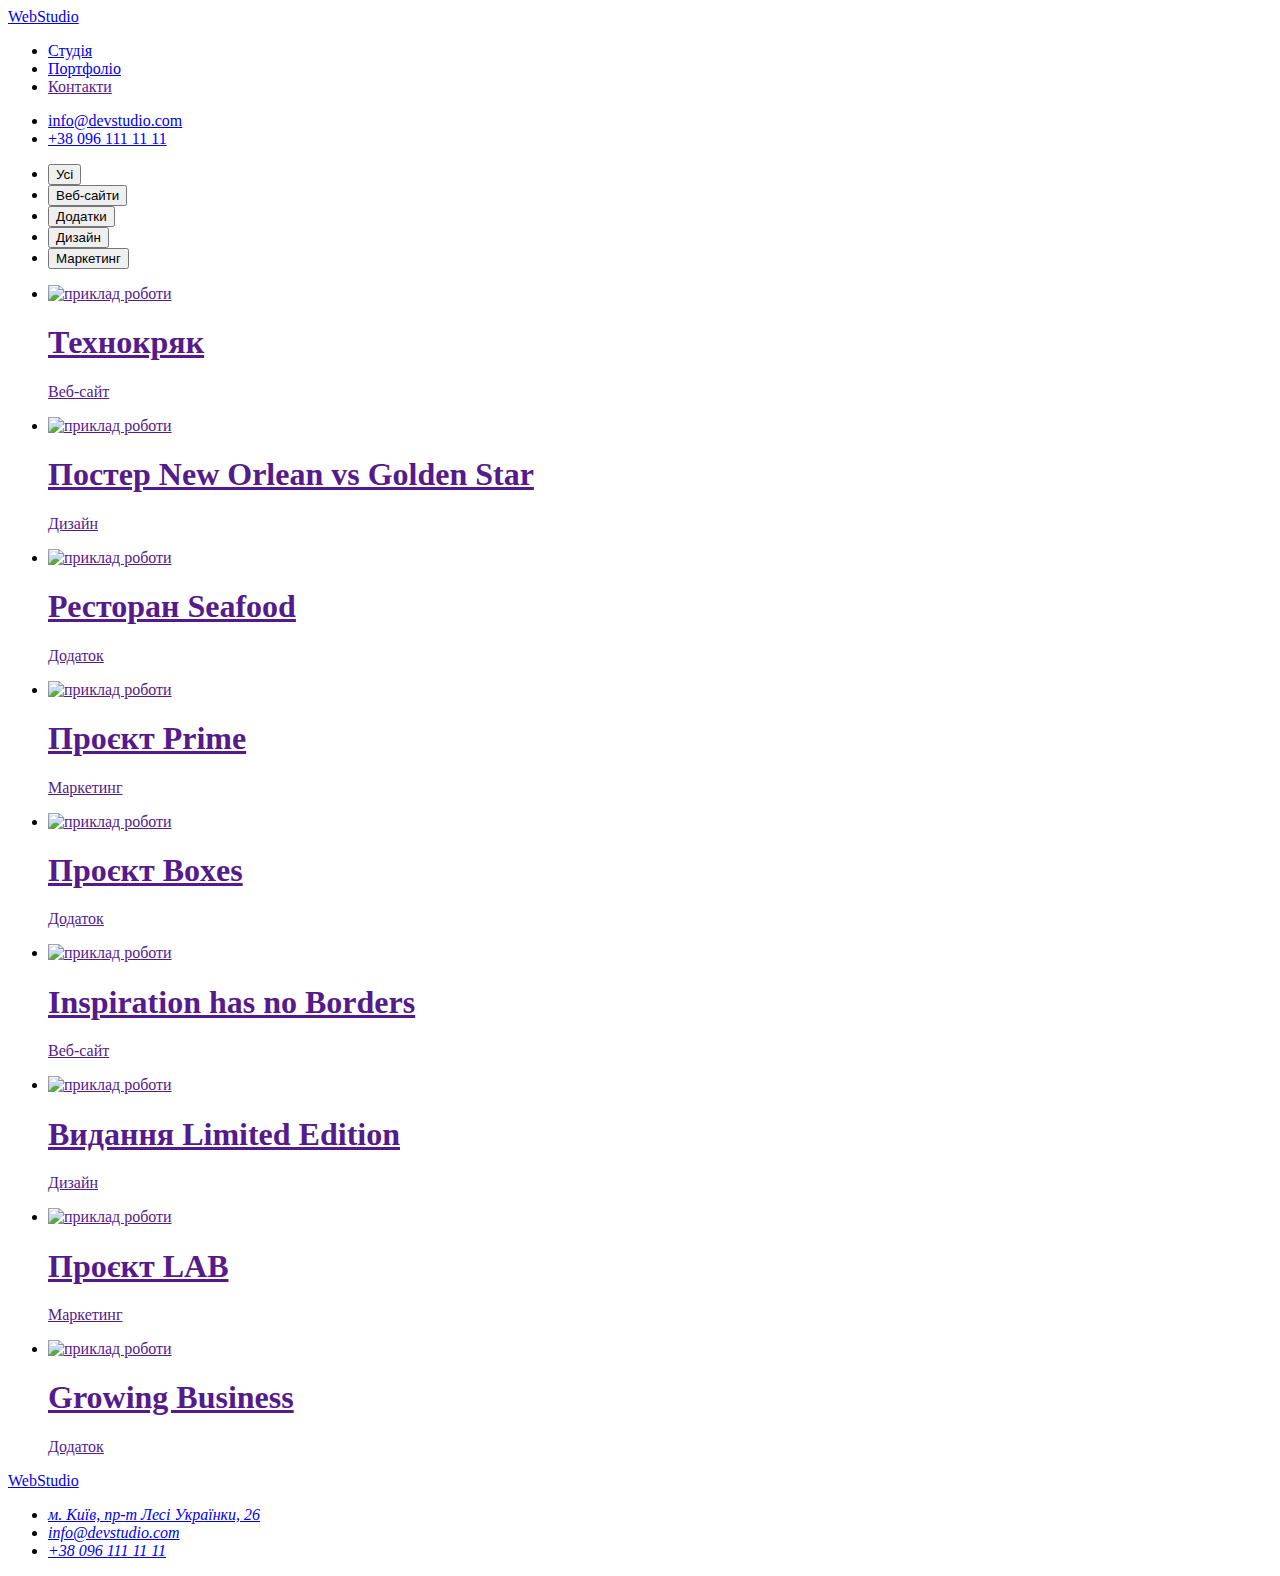
==== portfolio.html.html @ c0dedc01 "Add files via upload" ====
<!DOCTYPE html>
<html lang="uk">
<head>
    <meta charset="UTF-8">
    <meta http-equiv="X-UA-Compatible" content="IE=edge">
    <meta name="viewport" content="width=device-width, initial-scale=1.0">
    <title>Document</title>
    <link rel="stylesheet" href="./css/styles.css">

    <!--шрифт-->
    <link rel="preconnect" href="https://fonts.googleapis.com">
    <link rel="preconnect" href="https://fonts.gstatic.com" crossorigin>
    <link href="https://fonts.googleapis.com/css2?family=Raleway:wght@700&family=Roboto:wght@400;500;700;900&display=swap" rel="stylesheet">
</head>
<body>

    <header class="page-header">
        <nav>
            <!--logo-->
    
            <a class="logo" href="./index.html">
                <span class="logo-web logo">Web</span><span class="logo-studio logo">Studio</span></a>
            <!--nav header-->
            <ul class="site-nav">
                <li><a href="./index.html" class="link">Студія</a></li>
                <li><a href="./portfolio.html.html" class="link">Портфоліо</a></li>
                <li><a href="" class="link">Контакти</a></li>
            </ul>
        </nav>
        <!--nav header contact-->
        <ul class="auth-nav">
            <li><a href="mailto:info@devstudio.com" class="heder-contact">info@devstudio.com</a></li>
            <li><a href="tel:+380961111111" class="heder-contact">+38 096 111 11 11</a></li>
        </ul>
    </header>

    <main>
    <section>
        <!--кнопки-->
        <ul>
            <li><button type="button" class="portfolio-button">Усі</button></li>
            <li><button type="button" class="portfolio-button">Веб-сайти</button></li>
            <li><button type="button" class="portfolio-button">Додатки</button></li>
            <li><button type="button" class="portfolio-button">Дизайн</button></li>
            <li> <button type="button" class="portfolio-button">Маркетинг</button></li>
        </ul>
        <!--приклади робіт-->
        <ul>
            <li class="item-work">
                <a class="link-portfolio" href="">
                    <img class="image-portfolio" src="./images/project/img-1.jpg" alt="приклад роботи" width="370" height="294">
                    <h1 class="title-portfolio">Технокряк</h1>
                    <p class="lead-portfolio">Веб-сайт</p>
                </a>
        
            </li>
            <li class="item-work">
                <a class="link-portfolio" href="">
                    <img class="image-portfolio" src="./images/project/img-2.jpg" alt="приклад роботи" width="370" height="294">
                    <h1 class="title-portfolio">Постер New Orlean vs Golden Star</h1>
                    <p class="lead-portfolio">Дизайн</p>
                </a>
        
            </li>
            <li class="item-work">
                <a class="link-portfolio" href="">
                    <img class="image-portfolio" src="./images/project/img-3.jpg" alt="приклад роботи" width="370" height="294">
                    <h1 class="title-portfolio">Ресторан Seafood</h1>
                    <p class="lead-portfolio">Додаток</p>
                </a>
        
            </li>
            <li class="item-work">
                <a class="link-portfolio" href="">
                    <img class="image-portfolio" src="./images/project/img-4.jpg" alt="приклад роботи" width="370" height="294">
                    <h1 class="title-portfolio">Проєкт Prime</h1>
                    <p class="lead-portfolio">Маркетинг</p>
                </a>
        
            </li>
            <li class="item-work">
                <a class="link-portfolio" href="">
                    <img class="image-portfolio" src="./images/project/img-5.jpg" alt="приклад роботи" width="370" height="294">
                    <h1 class="title-portfolio">Проєкт Boxes</h1>
                    <p class="lead-portfolio">Додаток</p>
                </a>
        
            </li>
            <li class="item-work">
                <a class="link-portfolio" href="">
                    <img class="image-portfolio" src="./images/project/img-6.jpg" alt="приклад роботи" width="370" height="294">
                    <h1 class="title-portfolio">Inspiration has no Borders</h1>
                    <p class="lead-portfolio">Веб-сайт</p>
                </a>
        
            </li>
            <li class="item-work">
                <a class="link-portfolio" href="">
                    <img class="image-portfolio" src="./images/project/img-7.jpg" alt="приклад роботи" width="370" height="294">
                    <h1 class="title-portfolio">Видання Limited Edition</h1>
                    <p class="lead-portfolio">Дизайн</p>
                </a>
        
            </li>
            <li class="item-work">
                <a class="link-portfolio" href="">
                    <img class="image-portfolio" src="./images/project/img-8.jpg" alt="приклад роботи" width="370" height="294">
                    <h1 class="title-portfolio">Проєкт LAB</h1>
                    <p class="lead-portfolio">Маркетинг</p>
                </a>
        
            </li>
            <li class="item-work">
                <a class="link-portfolio" href="">
                    <img class="image-portfolio" src=" ./images/project/img-9.jpg" alt="приклад роботи" width="370"
                        height="294">
                    <h1 class="title-portfolio">Growing Business</h1>
                    <p class="lead-portfolio">Додаток</p>
                </a>
            </li>
        </ul>
    </section>
    </main>

    <footer class="footer">
        <a class="logo-footer" href="./index.html">
            <span class="logo-web-footer logo">Web</span><span class="logo-studio-footer logo">Studio</span></a>
        <address class="adres">
            <ul>
                <li><a href="https://goo.gl/maps/ad4JmQGrXdCTPTx86" class="adres-maps">м. Київ, пр-т Лесі Українки, 26</a>
                </li>
                <li><a href="mailto:info@devstudio.com" class="footer-contact">info@devstudio.com</a></li>
                <li><a href="tel:+380961111111" class="footer-contact">+38 096 111 11 11</a></li>
            </ul>
        </address>
    </footer>
</body>
</html>
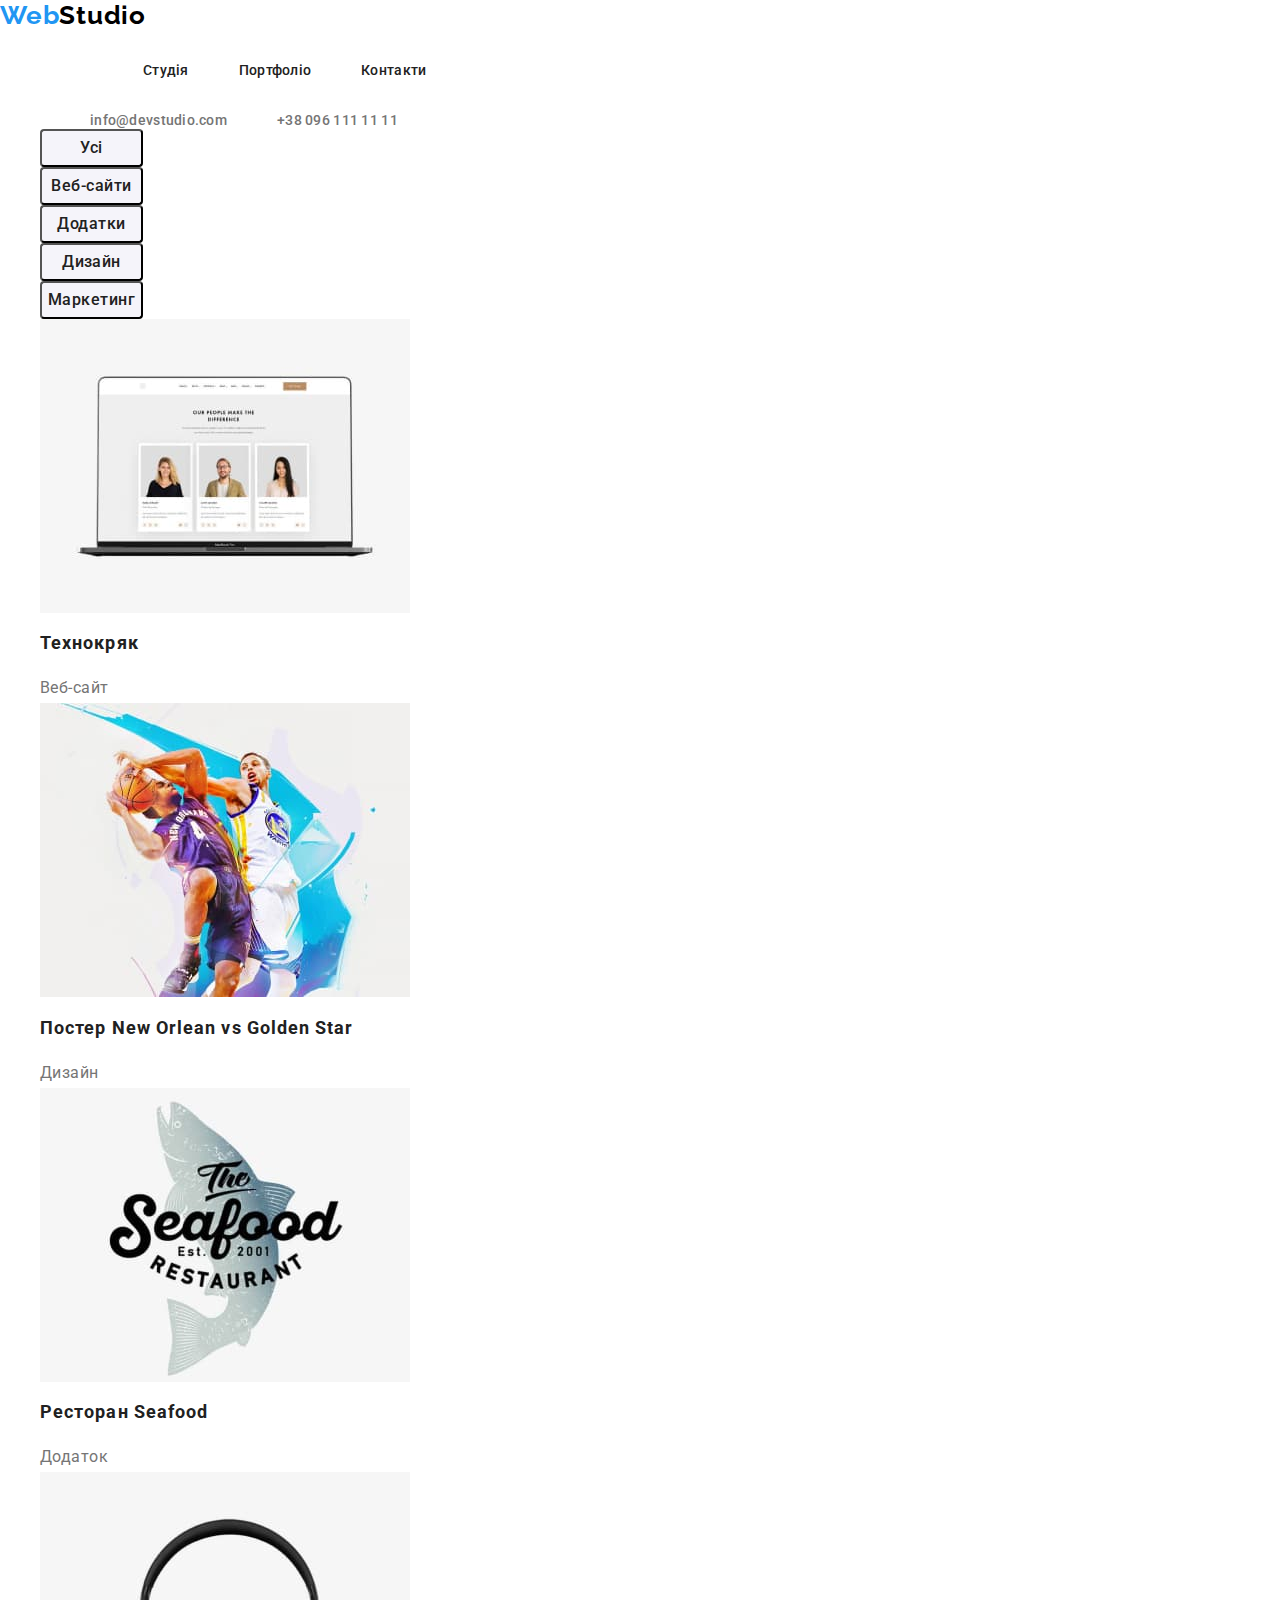
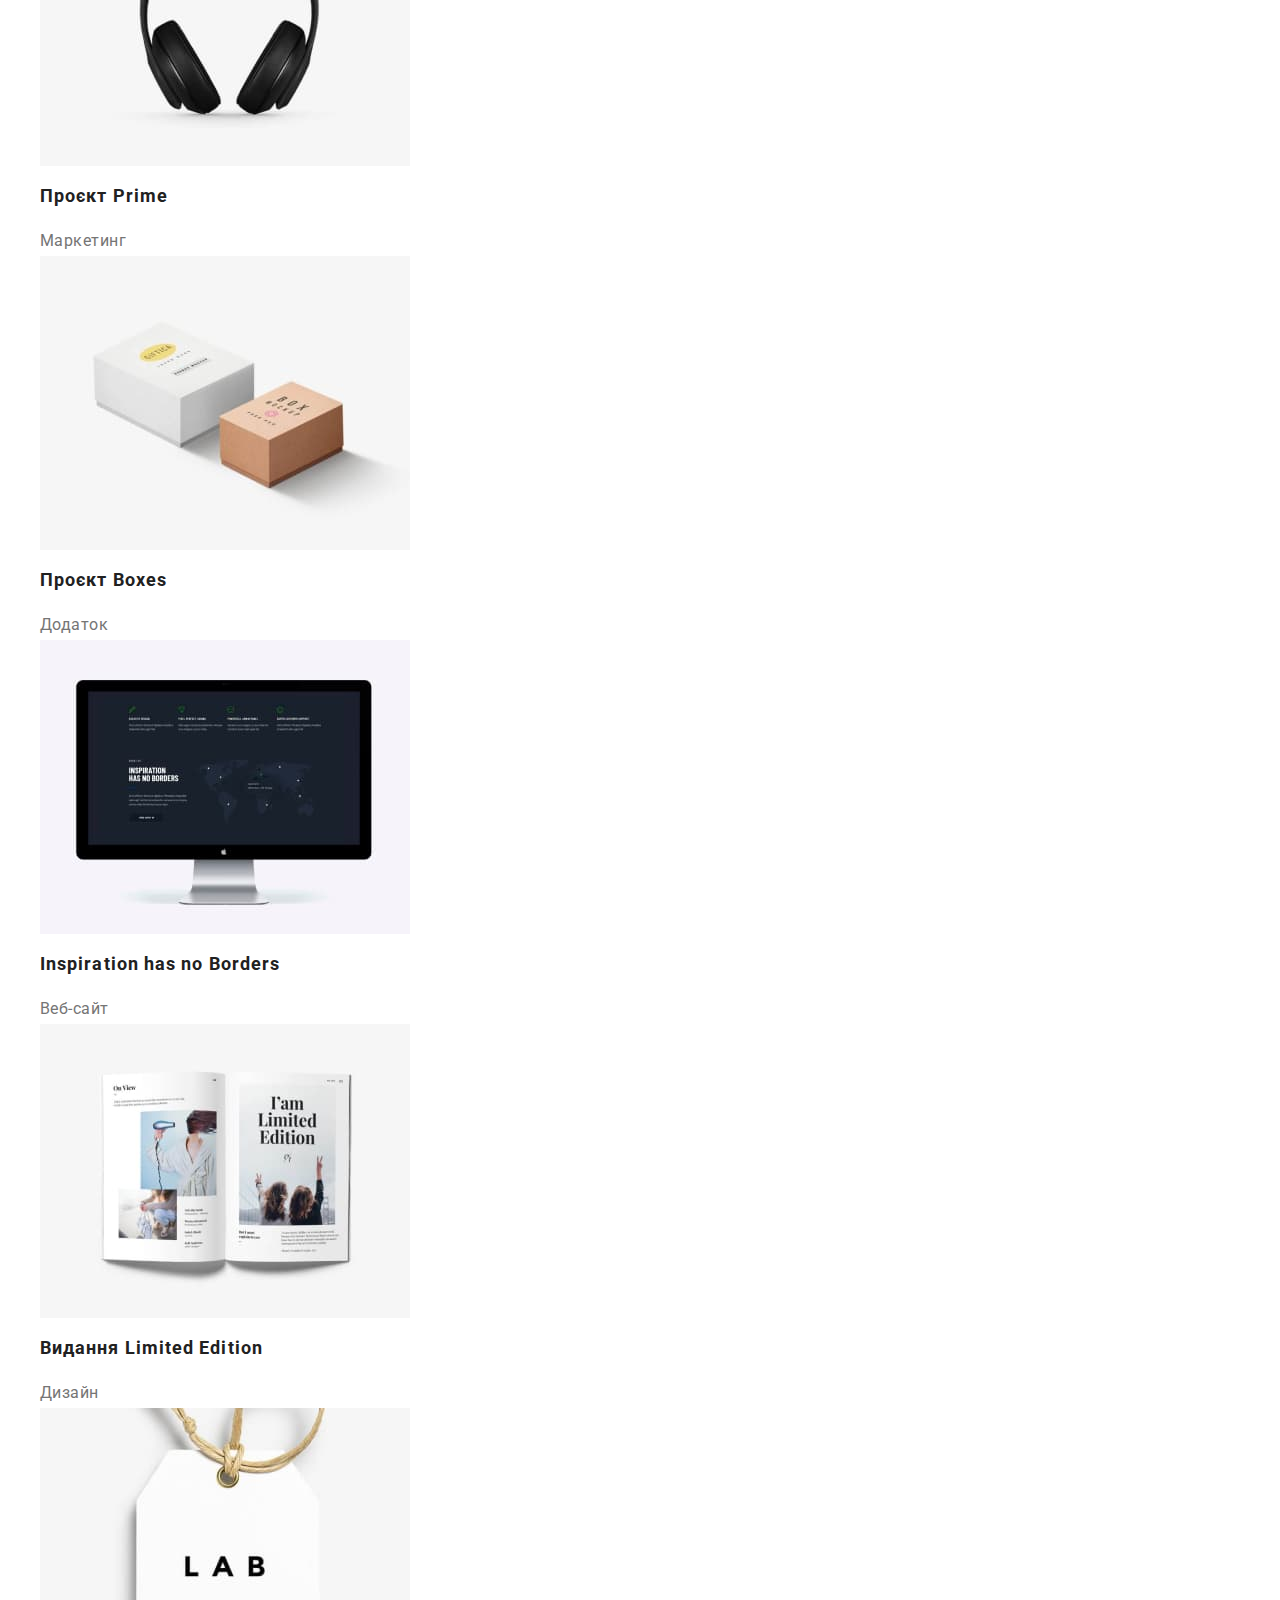
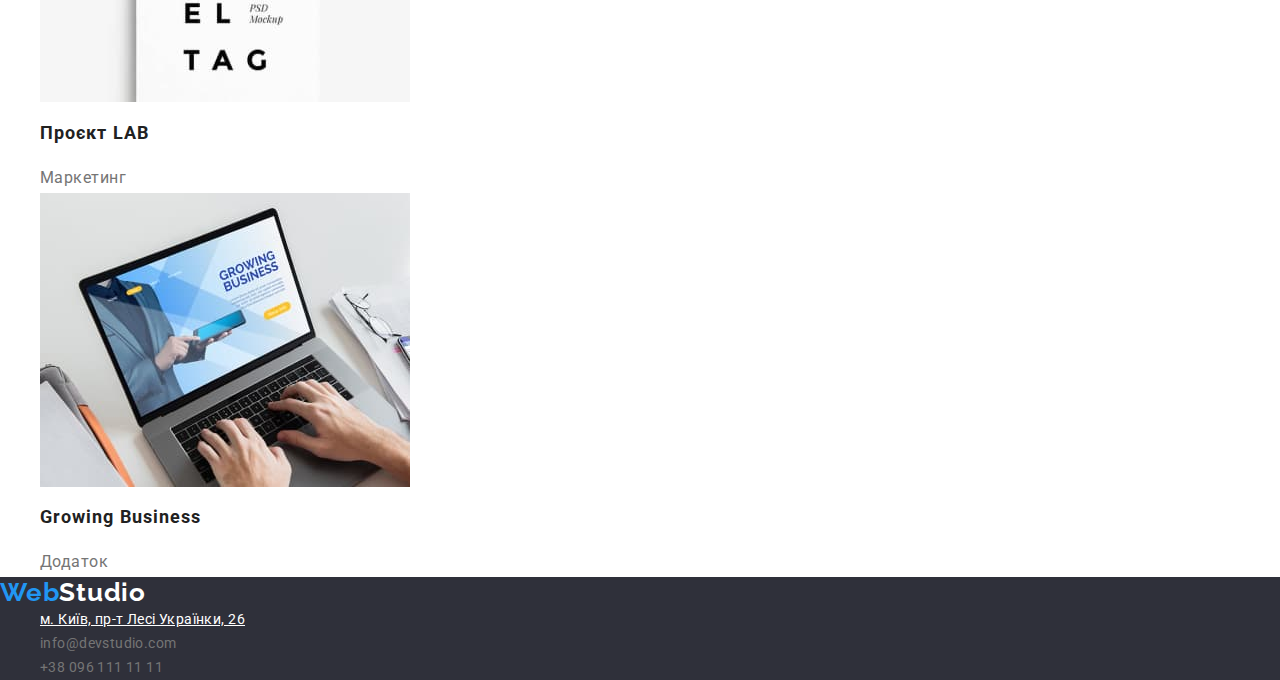
==== commit 684b5334: "poz" ====
--- a/portfolio.html.html
+++ b/portfolio.html.html
@@ -6,12 +6,13 @@
     <meta http-equiv="X-UA-Compatible" content="IE=edge">
     <meta name="viewport" content="width=device-width, initial-scale=1.0">
     <title>Document</title>
-    <link rel="stylesheet" href="./css/styles.css">
-
     <!--шрифт-->
     <link rel="preconnect" href="https://fonts.googleapis.com">
     <link rel="preconnect" href="https://fonts.gstatic.com" crossorigin>
     <link href="https://fonts.googleapis.com/css2?family=Raleway:wght@700&family=Roboto:wght@400;500;700;900&display=swap" rel="stylesheet">
+
+    <link rel="stylesheet" href="https://cdnjs.cloudflare.com/ajax/libs/modern-normalize/1.1.0/modern-normalize.min.css">
+    <link rel="stylesheet" href="./css/styles.css">
 </head>
 <body>
 
--- a/css/styles.css
+++ b/css/styles.css
@@ -0,0 +1,363 @@
+:root {
+    --color-text: #212121; /*основний колір тексту*/
+    --color-text-secohd: #757575; /*колір тексту другий*/
+    --color-text-logo: #2196F3; /*колір лого і нав хедер*/
+    --color-text-logo2: #000000; /*колір лого*/
+    --primery-background: #ffffff; /* колір фону хедер */
+    --second-background: #2F303A; /*колір фону зверху секція 1 та футер*/
+    --filter-color: #F5F4FA;/*колір наша команда фон кнопок портфоліо*/
+    --background-olor: #F5F5F5; /*основний колір фону*/
+}
+
+html {
+    box-sizing: border-box;
+}
+*,
+*::before,
+*::after {
+    box-sizing: inherit;
+}
+
+body {
+    font-family: Roboto, sans-serif;
+    background-color: var(--primery-background);
+    color: var(--color-text);
+    margin: 0;
+    
+
+}
+ul {
+    list-style: none;
+    text-decoration: none;
+    margin: 0;
+
+}
+img {
+    display: block;
+    max-width: 100%;
+    height: auto;
+}
+h2, h3, p {
+    margin: 0;
+}
+
+/*logo*/ /*дизайн основної сторінки*/
+.container {
+    width: 1200px;
+    padding-left: 15px;
+    padding-right: 15px;
+    margin: 0 auto;
+    display: flex;
+    align-items: center;
+}
+
+.header-nav {
+    display: flex;
+    align-items: center;
+    padding-top: 0;
+    padding-bottom: 0;
+}
+
+.logo {
+    font-family: 'Raleway';
+    font-weight: 700;
+    font-size: 26px;
+    line-height: 1.19;
+    letter-spacing: 0.03em;
+    list-style: none;
+    text-decoration: none;
+}
+.logo-web {
+    color: var(--color-text-logo);
+}
+.logo-studio {
+    color: var(--color-text-logo2);
+}
+/*хедер навігація*/
+.site-nav {
+    text-decoration: none;
+    font-weight: 500;
+    font-size: 14px;
+    line-height: 1.14;
+    letter-spacing: 0.02em;
+    color: var(--color-text);
+    padding: 32px 0;
+    display: flex;
+    margin: 0px 0px 0px 93px; 
+}
+.link {
+    text-decoration: none;
+    color: var(--color-text);
+    padding: 32px 0px;
+    margin-left: 50px;
+    
+}
+.link:hover {
+    color: var(--color-text-logo);
+}
+.link:focus {
+    color: var(--color-text-logo);
+}
+.auth-nav {
+    margin-left: auto;
+    display: flex;
+}
+/*хедер пошта тел*/
+.heder-contact {
+    list-style: none;
+    text-decoration: none;
+    font-weight: 500;
+    font-size: 14px;
+    line-height: 1.14;
+    letter-spacing: 0.02em;
+    color: var(--color-text-secohd);
+    margin-left: 50px;
+    padding: 32px 0;
+
+}
+.heder-contact:hover {
+    color: var(--color-text-logo);
+}
+.heder-contact:focus {
+    color: var(--color-text-logo);
+}
+
+/*секція 1 заголовок і кнопка*/
+.section {
+    background-color: var(--second-background);
+    display: flex;
+}
+.container-title {
+    width: 1200px;
+    height: 600px;
+    padding-left: 15px;
+    padding-right: 15px;
+    text-align: center;
+    margin: auto;
+}
+.title {
+    font-weight: 900;
+    font-size: 44px;
+    line-height: 1.36;
+    letter-spacing: 0.06em;
+    text-transform: uppercase;
+    color: var(--primery-background);
+    max-width: 696px; 
+    margin: 0px auto 30px auto;
+    padding-top: 200px;
+}
+.button {
+    font-family: roboto;
+    cursor: pointer;
+    background: var(--color-text-logo);
+    font-weight: 700;
+    font-size: 16px;
+    line-height: 1.88;
+    display: flex;
+    align-items: center;
+    text-align: center;
+    letter-spacing: 0.06em;
+    color: var(--primery-background);
+    border-radius: 4px;
+    padding: 10px 32px;
+    display: block;
+    min-width: 216px;
+    margin: auto;
+}
+.button:hover {
+    background-color: #188CE8;
+    color: var(--color-text);
+}
+.button:focus {
+    background-color: #188CE8;
+    color: var(--color-text);
+}
+
+/*наші переваги, секція 2*/
+.container-hidden {
+    width: 1200px;
+    padding-left: 15px;
+    padding-right: 15px;
+    margin: auto;
+}
+.visually-hidden {
+    position: absolute;
+    width: 1px;
+    height: 1px;
+    margin: -1px;
+    border: 0;
+    padding: 0;
+    white-space: nowrap;
+    clip-path: inset(100%);
+    clip: rect(0 0 0 0);
+    overflow: hidden;
+}
+.section-hidden {
+    display: flex;
+    padding: 0;
+}
+.container-list:not(:last-child) {
+    margin-left: 30px;
+}
+.list {
+    font-weight: 700;
+    font-size: 14px;
+    line-height: 1.14x;
+    letter-spacing: 0.03em;
+    text-transform: uppercase;
+    color: var(--color-text);
+    padding-top: 94px;
+    margin-bottom: 10px;
+}
+.list-item {
+    font-weight: 400;
+    font-size: 14px;
+    line-height: 1.7;
+    letter-spacing: 0.03em;
+    color: var(--color-text-secohd);
+    width: 270px;
+    margin-bottom: 94px;
+}
+
+/*чим ми займаємося*/
+.container-work {
+    width: 1200px;
+    padding-left: 15px;
+    padding-right: 15px;
+    margin: auto;
+}
+.title-work {
+    font-weight: 700;
+    font-size: 36px;
+    line-height: 1.16;
+    text-align: center;
+    letter-spacing: 0.03em;
+    color: var(--color-text);
+    margin-bottom: 50px;
+}
+.work-img {
+    
+}
+
+/*наша команда*/
+.team-section {
+    background-color: var(--filter-color);
+}
+.team-name {
+    font-weight: 500;
+    font-size: 16px;
+    line-height: 1.18;
+    letter-spacing: 0.03em;
+    color: var(--color-text);
+}
+.position {
+    font-weight: 400;
+    font-size: 16px;
+    line-height: 1.18;
+    letter-spacing: 0.03em;
+    color: var(--color-text-secohd);
+} 
+.list-team {
+    background-color: var(--primery-background);
+}
+.title-team {
+    font-weight: 700;
+    font-size: 36px;
+    line-height: 1.16;
+    text-align: center;
+    letter-spacing: 0.03em;
+    color: var(--color-text);
+}
+/*футер*/
+.footer {
+    background-color: var(--second-background);
+}
+.logo-footer {
+    font-weight: 700;
+    font-size: 26px;
+    line-height: 1.19;
+    letter-spacing: 0.03em;
+    list-style: none;
+    text-decoration: none;
+}
+.logo-web-footer {
+    color: var(--color-text-logo);
+}
+.logo-studio-footer {
+    color: var(--primery-background);
+}
+
+.footer-contact{
+    text-decoration: none;
+    font-weight: 400;
+    font-size: 14px;
+    line-height: 1.71;
+    letter-spacing: 0.03em;
+    color: var(--color-text-secohd);
+    
+}
+.adres {
+    font-style: normal;
+}
+.adres-maps {
+    font-weight: 400;
+    font-size: 14px;
+    line-height: 1.71;
+    letter-spacing: 0.03em;
+    color: var(--primery-background);
+}
+
+/*портфоліо*/
+/*кнопки*/
+.portfolio-button {
+    font-family: roboto;
+    width: 103px;
+    height: 38px;
+    left: 846px;
+    top: 174px;
+    background: var(--filter-color);
+    border-radius: 4px;
+    cursor: pointer;
+
+    font-weight: 500;
+    font-size: 16px;
+    line-height: 1.62;
+    text-align: center;
+    letter-spacing: 0.03em;
+    color: var(--color-text);
+}
+.portfolio-button:hover {
+    left: 512px;
+    background: var(--color-text-logo);
+    box-shadow: 0px 3px 1px rgba(0, 0, 0, 0.1), 0px 1px 2px rgba(0, 0, 0, 0.08), 0px 2px 2px rgba(0, 0, 0, 0.12);
+    color: var(--primery-background);
+}
+.portfolio-button:focus {
+    left: 512px;
+    background: var(--color-text-logo);
+    box-shadow: 0px 3px 1px rgba(0, 0, 0, 0.1), 0px 1px 2px rgba(0, 0, 0, 0.08), 0px 2px 2px rgba(0, 0, 0, 0.12);
+    color: var(--primery-background);
+}
+
+/*приклади робіт*/
+.title-portfolio {
+    font-weight: 700;
+    font-size: 18px;
+    line-height: 2;
+    letter-spacing: 0.06em;
+    color: var(--color-text);
+}
+.lead-portfolio {
+    font-weight: 400;
+    font-size: 16px;
+    line-height: 1.88;
+    letter-spacing: 0.03em;
+    color: var(--color-text-secohd);  
+}
+.link-portfolio {
+    list-style: none;
+    text-decoration: none;
+}
+
+
+/**/
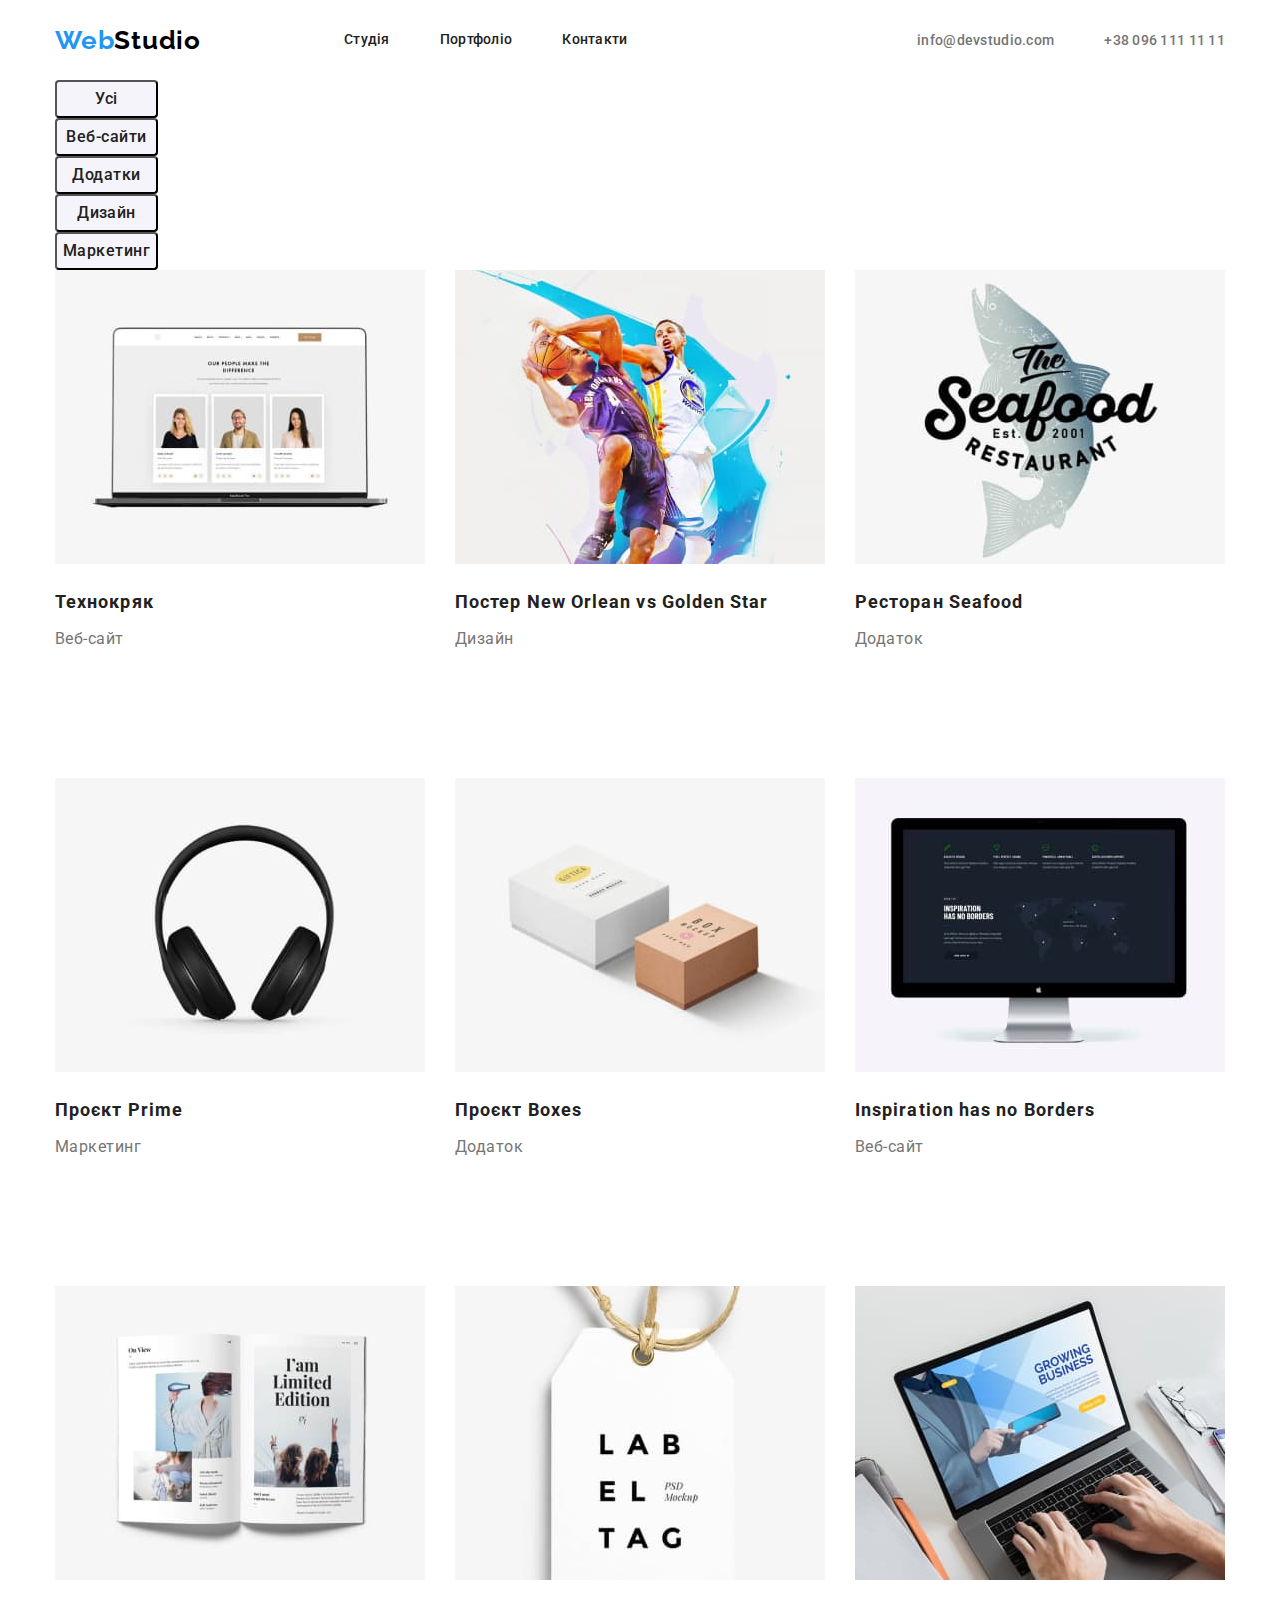
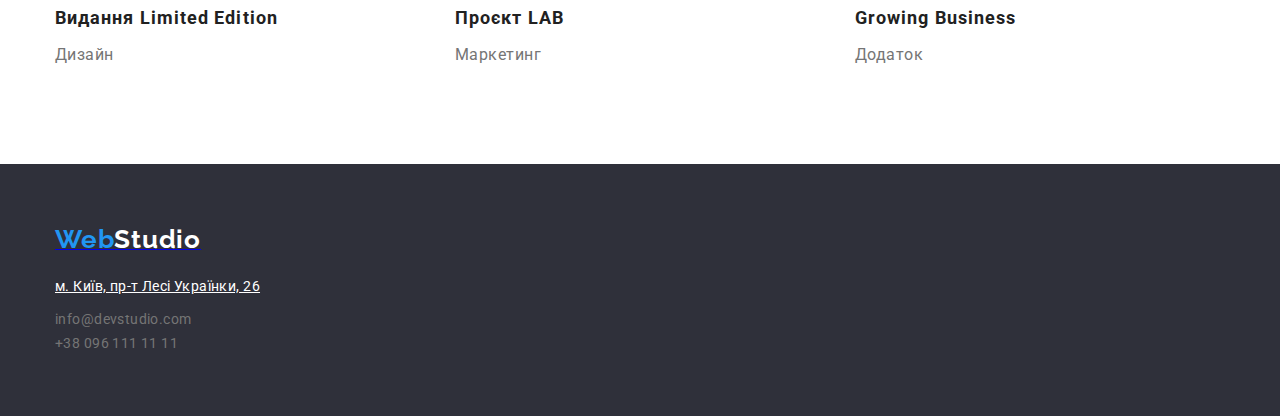
==== commit d8bd588f: "portfolio" ====
--- a/portfolio.html.html
+++ b/portfolio.html.html
@@ -16,125 +16,130 @@
 </head>
 <body>
 
-    <header class="page-header">
-        <nav>
-            <!--logo-->
-    
-            <a class="logo" href="./index.html">
-                <span class="logo-web logo">Web</span><span class="logo-studio logo">Studio</span></a>
-            <!--nav header-->
-            <ul class="site-nav">
-                <li><a href="./index.html" class="link">Студія</a></li>
-                <li><a href="./portfolio.html.html" class="link">Портфоліо</a></li>
-                <li><a href="" class="link">Контакти</a></li>
+    <header>
+        <div class="container">
+            <nav class="header-nav">
+                <a class="logo" href="./index.html">
+                    <span class="logo-web logo">Web</span><span class="logo-studio logo">Studio</span></a>
+                <ul class="site-nav">
+                    <li><a href="./index.html" class="link">Студія</a></li>
+                    <li><a href="./portfolio.html.html" class="link">Портфоліо</a></li>
+                    <li><a href="" class="link">Контакти</a></li>
+                </ul>
+            </nav>
+            <ul class="auth-nav">
+                <li><a href="mailto:info@devstudio.com" class="heder-contact">info@devstudio.com</a></li>
+                <li><a href="tel:+380961111111" class="heder-contact">+38 096 111 11 11</a></li>
             </ul>
-        </nav>
-        <!--nav header contact-->
-        <ul class="auth-nav">
-            <li><a href="mailto:info@devstudio.com" class="heder-contact">info@devstudio.com</a></li>
-            <li><a href="tel:+380961111111" class="heder-contact">+38 096 111 11 11</a></li>
-        </ul>
+        </div>
     </header>
 
     <main>
     <section>
-        <!--кнопки-->
-        <ul>
-            <li><button type="button" class="portfolio-button">Усі</button></li>
-            <li><button type="button" class="portfolio-button">Веб-сайти</button></li>
-            <li><button type="button" class="portfolio-button">Додатки</button></li>
-            <li><button type="button" class="portfolio-button">Дизайн</button></li>
-            <li> <button type="button" class="portfolio-button">Маркетинг</button></li>
-        </ul>
-        <!--приклади робіт-->
-        <ul>
-            <li class="item-work">
-                <a class="link-portfolio" href="">
-                    <img class="image-portfolio" src="./images/project/img-1.jpg" alt="приклад роботи" width="370" height="294">
-                    <h1 class="title-portfolio">Технокряк</h1>
-                    <p class="lead-portfolio">Веб-сайт</p>
-                </a>
-        
-            </li>
-            <li class="item-work">
-                <a class="link-portfolio" href="">
-                    <img class="image-portfolio" src="./images/project/img-2.jpg" alt="приклад роботи" width="370" height="294">
-                    <h1 class="title-portfolio">Постер New Orlean vs Golden Star</h1>
-                    <p class="lead-portfolio">Дизайн</p>
-                </a>
-        
-            </li>
-            <li class="item-work">
-                <a class="link-portfolio" href="">
-                    <img class="image-portfolio" src="./images/project/img-3.jpg" alt="приклад роботи" width="370" height="294">
-                    <h1 class="title-portfolio">Ресторан Seafood</h1>
-                    <p class="lead-portfolio">Додаток</p>
-                </a>
-        
-            </li>
-            <li class="item-work">
-                <a class="link-portfolio" href="">
-                    <img class="image-portfolio" src="./images/project/img-4.jpg" alt="приклад роботи" width="370" height="294">
-                    <h1 class="title-portfolio">Проєкт Prime</h1>
-                    <p class="lead-portfolio">Маркетинг</p>
-                </a>
-        
-            </li>
-            <li class="item-work">
-                <a class="link-portfolio" href="">
-                    <img class="image-portfolio" src="./images/project/img-5.jpg" alt="приклад роботи" width="370" height="294">
-                    <h1 class="title-portfolio">Проєкт Boxes</h1>
-                    <p class="lead-portfolio">Додаток</p>
-                </a>
-        
-            </li>
-            <li class="item-work">
-                <a class="link-portfolio" href="">
-                    <img class="image-portfolio" src="./images/project/img-6.jpg" alt="приклад роботи" width="370" height="294">
-                    <h1 class="title-portfolio">Inspiration has no Borders</h1>
-                    <p class="lead-portfolio">Веб-сайт</p>
-                </a>
-        
-            </li>
-            <li class="item-work">
-                <a class="link-portfolio" href="">
-                    <img class="image-portfolio" src="./images/project/img-7.jpg" alt="приклад роботи" width="370" height="294">
-                    <h1 class="title-portfolio">Видання Limited Edition</h1>
-                    <p class="lead-portfolio">Дизайн</p>
-                </a>
-        
-            </li>
-            <li class="item-work">
-                <a class="link-portfolio" href="">
-                    <img class="image-portfolio" src="./images/project/img-8.jpg" alt="приклад роботи" width="370" height="294">
-                    <h1 class="title-portfolio">Проєкт LAB</h1>
-                    <p class="lead-portfolio">Маркетинг</p>
-                </a>
-        
-            </li>
-            <li class="item-work">
-                <a class="link-portfolio" href="">
-                    <img class="image-portfolio" src=" ./images/project/img-9.jpg" alt="приклад роботи" width="370"
-                        height="294">
-                    <h1 class="title-portfolio">Growing Business</h1>
-                    <p class="lead-portfolio">Додаток</p>
-                </a>
-            </li>
-        </ul>
+        <div class="container-portfolio">
+            <!--кнопки-->
+                <ul class="portfolio-button-list">
+                    <li><button type="button" class="portfolio-button">Усі</button></li>
+                    <li><button type="button" class="portfolio-button">Веб-сайти</button></li>
+                    <li><button type="button" class="portfolio-button">Додатки</button></li>
+                    <li><button type="button" class="portfolio-button">Дизайн</button></li>
+                    <li> <button type="button" class="portfolio-button">Маркетинг</button></li>
+                </ul>
+            
+            <!--приклади робіт-->
+            <ul class="portfolio-list">
+                <li class="item-work">
+                    <a class="link-portfolio" href="">
+                        <img class="image-portfolio" src="./images/project/img-1.jpg" alt="приклад роботи" width="370" height="294">
+                        <h1 class="title-portfolio">Технокряк</h1>
+                        <p class="lead-portfolio">Веб-сайт</p>
+                    </a>
+            
+                </li>
+                <li class="item-work">
+                    <a class="link-portfolio" href="">
+                        <img class="image-portfolio" src="./images/project/img-2.jpg" alt="приклад роботи" width="370" height="294">
+                        <h1 class="title-portfolio">Постер New Orlean vs Golden Star</h1>
+                        <p class="lead-portfolio">Дизайн</p>
+                    </a>
+            
+                </li>
+                <li class="item-work">
+                    <a class="link-portfolio" href="">
+                        <img class="image-portfolio" src="./images/project/img-3.jpg" alt="приклад роботи" width="370" height="294">
+                        <h1 class="title-portfolio">Ресторан Seafood</h1>
+                        <p class="lead-portfolio">Додаток</p>
+                    </a>
+            
+                </li>
+                <li class="item-work">
+                    <a class="link-portfolio" href="">
+                        <img class="image-portfolio" src="./images/project/img-4.jpg" alt="приклад роботи" width="370" height="294">
+                        <h1 class="title-portfolio">Проєкт Prime</h1>
+                        <p class="lead-portfolio">Маркетинг</p>
+                    </a>
+            
+                </li>
+                <li class="item-work">
+                    <a class="link-portfolio" href="">
+                        <img class="image-portfolio" src="./images/project/img-5.jpg" alt="приклад роботи" width="370" height="294">
+                        <h1 class="title-portfolio">Проєкт Boxes</h1>
+                        <p class="lead-portfolio">Додаток</p>
+                    </a>
+            
+                </li>
+                <li class="item-work">
+                    <a class="link-portfolio" href="">
+                        <img class="image-portfolio" src="./images/project/img-6.jpg" alt="приклад роботи" width="370" height="294">
+                        <h1 class="title-portfolio">Inspiration has no Borders</h1>
+                        <p class="lead-portfolio">Веб-сайт</p>
+                    </a>
+            
+                </li>
+                <li class="item-work">
+                    <a class="link-portfolio" href="">
+                        <img class="image-portfolio" src="./images/project/img-7.jpg" alt="приклад роботи" width="370" height="294">
+                        <h1 class="title-portfolio">Видання Limited Edition</h1>
+                        <p class="lead-portfolio">Дизайн</p>
+                    </a>
+            
+                </li>
+                <li class="item-work">
+                    <a class="link-portfolio" href="">
+                        <img class="image-portfolio" src="./images/project/img-8.jpg" alt="приклад роботи" width="370" height="294">
+                        <h1 class="title-portfolio">Проєкт LAB</h1>
+                        <p class="lead-portfolio">Маркетинг</p>
+                    </a>
+            
+                </li>
+                <li class="item-work">
+                    <a class="link-portfolio" href="">
+                        <img class="image-portfolio" src=" ./images/project/img-9.jpg" alt="приклад роботи" width="370"
+                            height="294">
+                        <h1 class="title-portfolio">Growing Business</h1>
+                        <p class="lead-portfolio">Додаток</p>
+                    </a>
+                </li>
+            </ul>
+        </div>
     </section>
     </main>
 
     <footer class="footer">
-        <a class="logo-footer" href="./index.html">
-            <span class="logo-web-footer logo">Web</span><span class="logo-studio-footer logo">Studio</span></a>
-        <address class="adres">
-            <ul>
-                <li><a href="https://goo.gl/maps/ad4JmQGrXdCTPTx86" class="adres-maps">м. Київ, пр-т Лесі Українки, 26</a>
-                </li>
-                <li><a href="mailto:info@devstudio.com" class="footer-contact">info@devstudio.com</a></li>
-                <li><a href="tel:+380961111111" class="footer-contact">+38 096 111 11 11</a></li>
-            </ul>
-        </address>
+        <div class="container-footer">
+            <a class="logo-footer" href="./index.html">
+                <span class="logo-web-footer logo">Web</span><span class="logo-studio-footer logo">Studio</span></a>
+            <address class="adres">
+                <ul class="adres-list">
+                    <li class="adres-list-ithem"><a href="https://goo.gl/maps/ad4JmQGrXdCTPTx86" class="adres-maps">м. Київ,
+                            пр-т Лесі Українки, 26</a></li>
+                    <li class="adres-list-ithem"><a href="mailto:info@devstudio.com"
+                            class="footer-contact">info@devstudio.com</a></li>
+                    <li class="adres-list-ithem"><a href="tel:+380961111111" class="footer-contact">+38 096 111 11 11</a>
+                    </li>
+                </ul>
+            </address>
+        </div>
     </footer>
 </body>
 </html>
--- a/css/styles.css
+++ b/css/styles.css
@@ -30,6 +30,7 @@
     list-style: none;
     text-decoration: none;
     margin: 0;
+    padding: 0;
 
 }
 img {
@@ -74,7 +75,7 @@
     color: var(--color-text-logo2);
 }
 /*хедер навігація*/
-.site-nav {
+.site-nav  {
     text-decoration: none;
     font-weight: 500;
     font-size: 14px;
@@ -85,12 +86,12 @@
     display: flex;
     margin: 0px 0px 0px 93px; 
 }
-.link {
+
+.link  {
     text-decoration: none;
     color: var(--color-text);
     padding: 32px 0px;
     margin-left: 50px;
-    
 }
 .link:hover {
     color: var(--color-text-logo);
@@ -224,7 +225,9 @@
     width: 1200px;
     padding-left: 15px;
     padding-right: 15px;
-    margin: auto;
+    margin-left: auto;
+    margin-right: auto;
+    
 }
 .title-work {
     font-weight: 700;
@@ -235,11 +238,29 @@
     color: var(--color-text);
     margin-bottom: 50px;
 }
+.list-work-img  {
+    
+}
 .work-img {
-    
+    display: inline-block;
+    margin-left: 26px;
+    padding-bottom: 94px;
+}
+.work-img:first-child {
+    margin-left: 0;
 }
 
 /*наша команда*/
+.container-team{
+    width: 1200px;
+    padding-left: 15px;
+    padding-right: 15px;
+    margin-left: auto;
+    margin-right: auto;
+}
+.team {
+    padding-bottom: 94px;
+}
 .team-section {
     background-color: var(--filter-color);
 }
@@ -259,7 +280,18 @@
 } 
 .list-team {
     background-color: var(--primery-background);
-}
+    display: inline-block;
+    margin-left: 26px;
+    text-align: center;
+    
+}
+.list-team:first-child {
+    margin-left: 0;
+
+}
+.foto-team {
+}
+
 .title-team {
     font-weight: 700;
     font-size: 36px;
@@ -267,12 +299,31 @@
     text-align: center;
     letter-spacing: 0.03em;
     color: var(--color-text);
+    margin-bottom: 50px;
+}
+
+.team-name {
+    margin-top: 30px;
+}
+.position {
+    margin-top: 10px;
+    margin-bottom: 30px;
 }
 /*футер*/
+.container-footer {
+    width: 1200px;
+    padding-left: 15px;
+    padding-right: 15px;
+    margin-left: auto;
+    margin-right: auto; 
+}
 .footer {
     background-color: var(--second-background);
-}
-.logo-footer {
+    padding-top: 60px;
+    padding-bottom: 60px;
+    
+}
+.logo {
     font-weight: 700;
     font-size: 26px;
     line-height: 1.19;
@@ -294,21 +345,55 @@
     line-height: 1.71;
     letter-spacing: 0.03em;
     color: var(--color-text-secohd);
-    
+    margin-bottom: 9px;
+}
+.footer-contact:last-child {
+    margin-bottom: 0;
 }
 .adres {
     font-style: normal;
 }
+
+.adres-list {
+    flex-direction: column;
+    display: inline-flex;
+}
+
+.adres-list-ithem {
+display: inline-flex;
+min-width: 231px;
+flex-wrap: wrap;
+
+}
+
 .adres-maps {
     font-weight: 400;
     font-size: 14px;
     line-height: 1.71;
     letter-spacing: 0.03em;
-    color: var(--primery-background);
+    color: var(--primery-background);  
+    margin-top: 20px;
+    margin-bottom: 9px;
 }
 
 /*портфоліо*/
 /*кнопки*/
+
+.container-portfolio {
+    width: 1200px;
+    padding-left: 15px;
+    padding-right: 15px;
+    margin-left: auto;
+    margin-right: auto;
+}
+
+
+
+.portfolio-button-list {
+    display: inline;
+    
+}
+
 .portfolio-button {
     font-family: roboto;
     width: 103px;
@@ -326,12 +411,14 @@
     letter-spacing: 0.03em;
     color: var(--color-text);
 }
+
 .portfolio-button:hover {
     left: 512px;
     background: var(--color-text-logo);
     box-shadow: 0px 3px 1px rgba(0, 0, 0, 0.1), 0px 1px 2px rgba(0, 0, 0, 0.08), 0px 2px 2px rgba(0, 0, 0, 0.12);
     color: var(--primery-background);
 }
+
 .portfolio-button:focus {
     left: 512px;
     background: var(--color-text-logo);
@@ -340,19 +427,43 @@
 }
 
 /*приклади робіт*/
+.portfolio-list {
+    display: flex;
+    flex-wrap: wrap;
+}
+.item-work {
+margin-right: 30px;
+margin-bottom: 30px;
+padding-bottom: 94px;
+}
+.item-work:nth-child(3n) {
+    margin-right: 0;
+}
+.item-work:nth-last-child(-n + 3) {
+margin-bottom: 0;
+}
+
 .title-portfolio {
     font-weight: 700;
     font-size: 18px;
     line-height: 2;
     letter-spacing: 0.06em;
     color: var(--color-text);
-}
+    margin: 0;
+    width: 322px;
+    margin-bottom: 4px;
+}
+.image-portfolio {
+    margin-bottom: 20px;
+}
+
 .lead-portfolio {
     font-weight: 400;
     font-size: 16px;
     line-height: 1.88;
     letter-spacing: 0.03em;
-    color: var(--color-text-secohd);  
+    color: var(--color-text-secohd); 
+    width: 322px;
 }
 .link-portfolio {
     list-style: none;
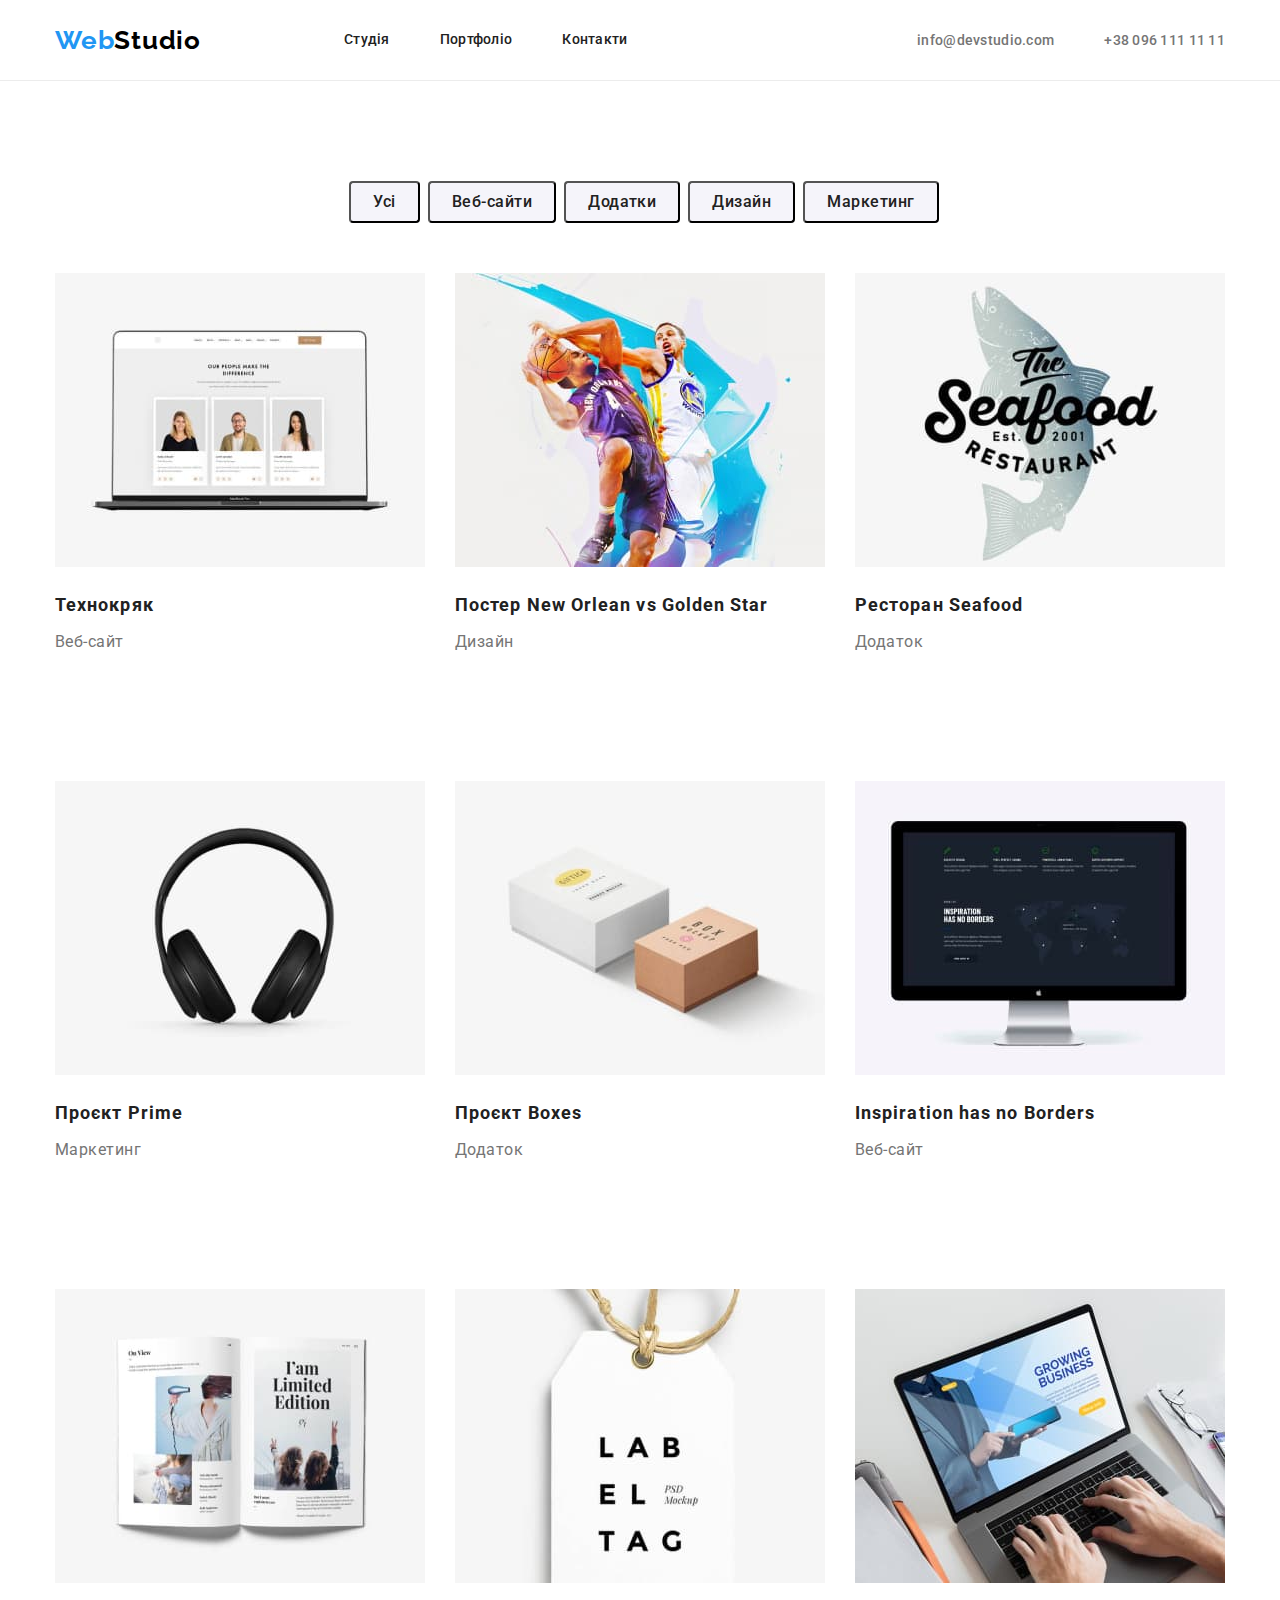
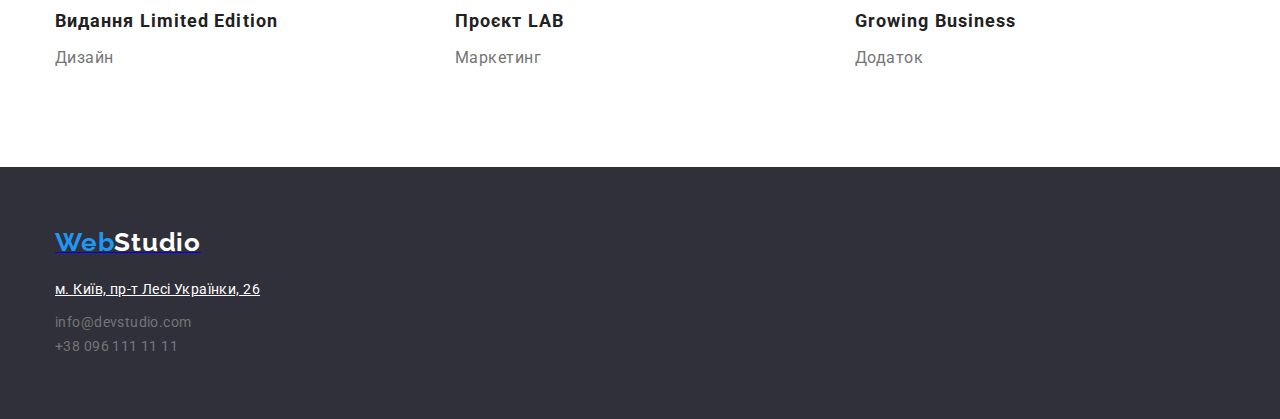
==== commit 06f700f8: "final" ====
--- a/portfolio.html.html
+++ b/portfolio.html.html
@@ -16,7 +16,7 @@
 </head>
 <body>
 
-    <header>
+    <header class="header-line">
         <div class="container">
             <nav class="header-nav">
                 <a class="logo" href="./index.html">
--- a/css/styles.css
+++ b/css/styles.css
@@ -379,6 +379,10 @@
 /*портфоліо*/
 /*кнопки*/
 
+.header-line {
+    border-bottom: 1px solid #ECECEC;
+}
+
 .container-portfolio {
     width: 1200px;
     padding-left: 15px;
@@ -387,29 +391,29 @@
     margin-right: auto;
 }
 
-
-
 .portfolio-button-list {
-    display: inline;
-    
+    display: flex;
+    justify-content: center;
+    margin-top: 100px;
+    margin-bottom: 50px;
 }
 
 .portfolio-button {
     font-family: roboto;
-    width: 103px;
-    height: 38px;
-    left: 846px;
-    top: 174px;
     background: var(--filter-color);
     border-radius: 4px;
     cursor: pointer;
-
+    justify-content: center;
+    
     font-weight: 500;
     font-size: 16px;
     line-height: 1.62;
     text-align: center;
     letter-spacing: 0.03em;
     color: var(--color-text);
+    margin-left: 8px;
+    padding: 6px 22px;
+    display: block;
 }
 
 .portfolio-button:hover {
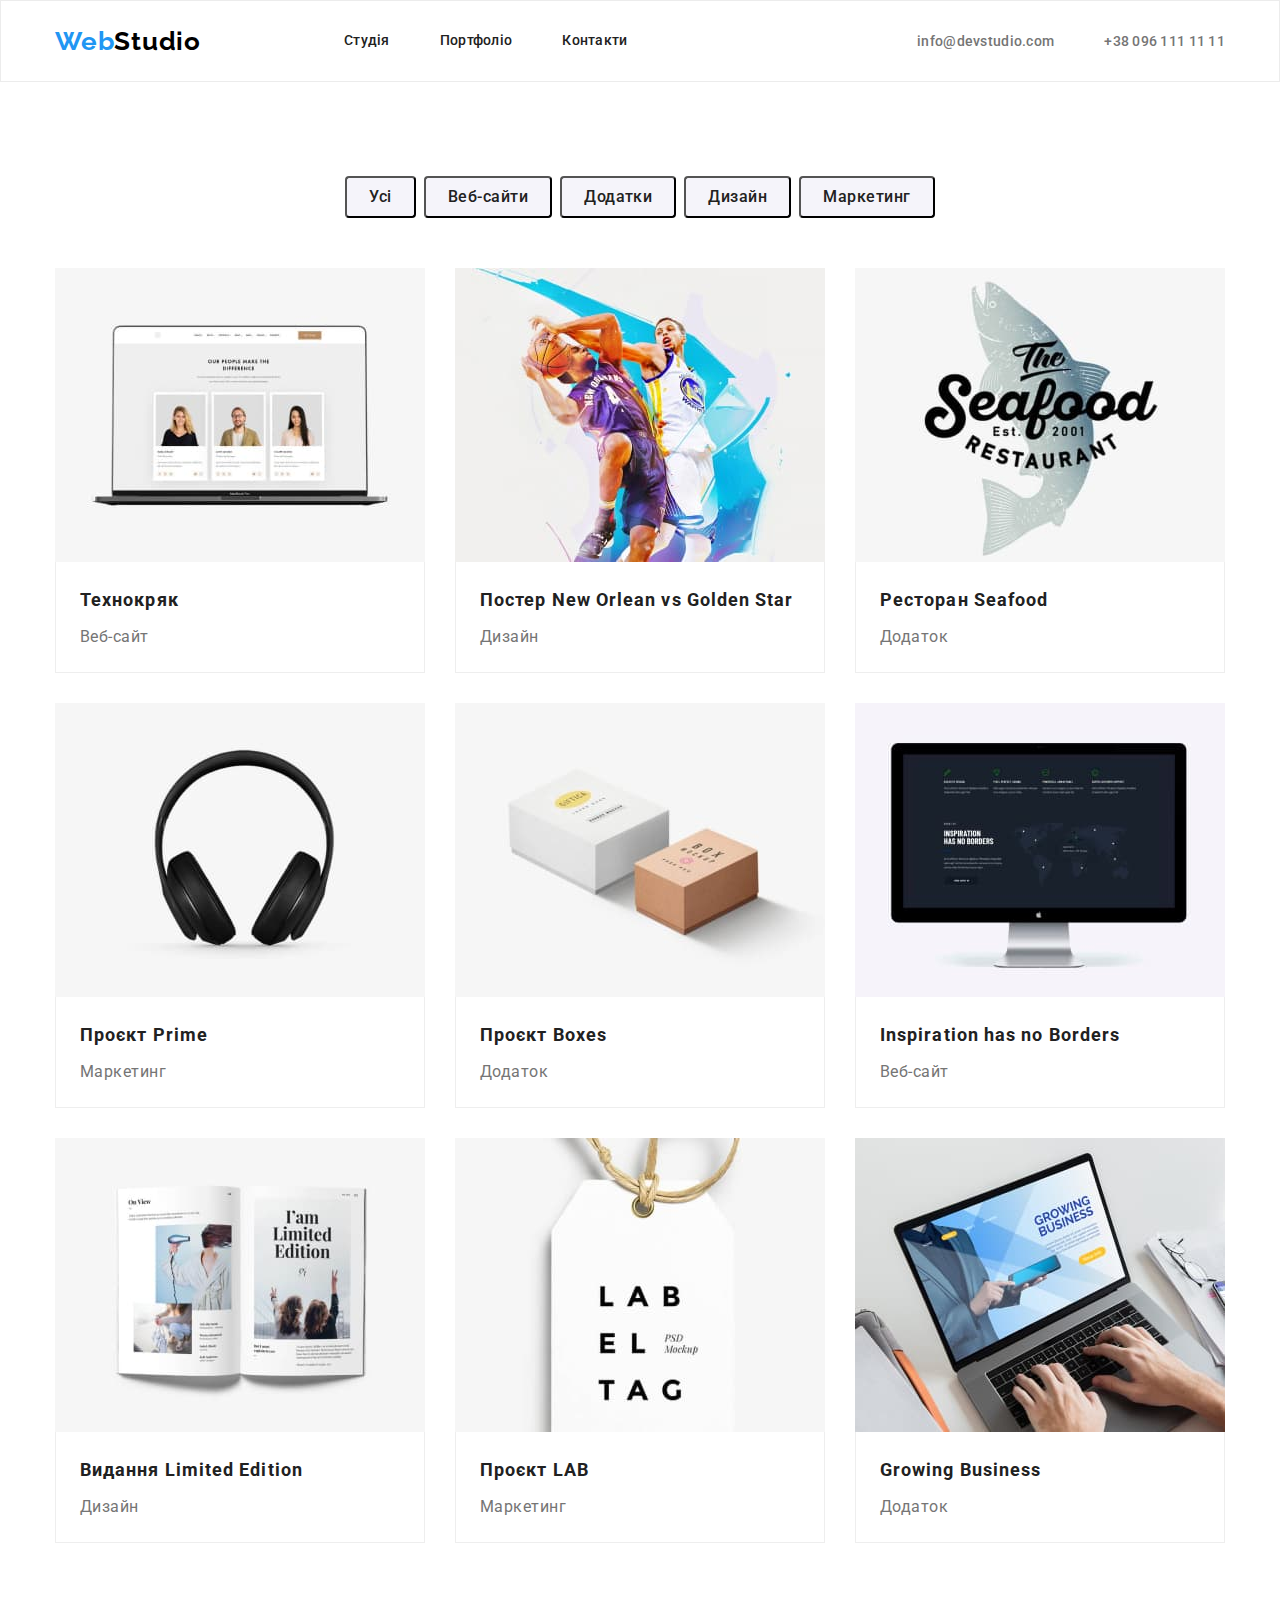
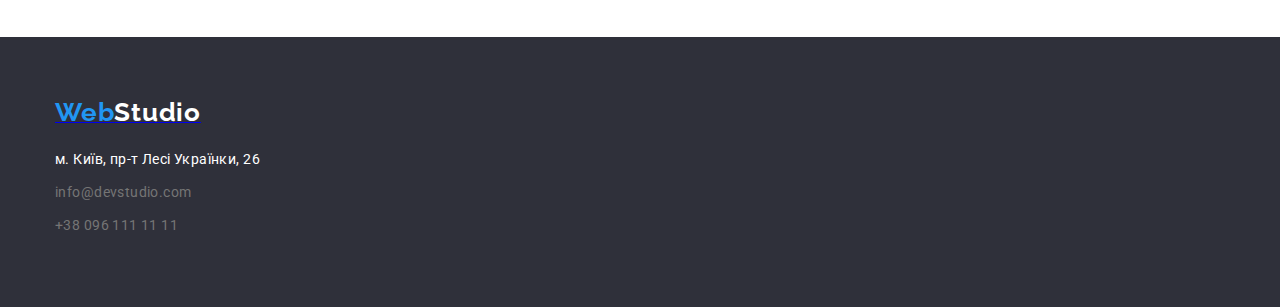
==== commit 7a72cdf1: "zminy" ====
--- a/portfolio.html.html
+++ b/portfolio.html.html
@@ -17,7 +17,7 @@
 <body>
 
     <header class="header-line">
-        <div class="container">
+        <div class="container container-heder">
             <nav class="header-nav">
                 <a class="logo" href="./index.html">
                     <span class="logo-web logo">Web</span><span class="logo-studio logo">Studio</span></a>
@@ -35,15 +35,15 @@
     </header>
 
     <main>
-    <section>
-        <div class="container-portfolio">
+    <section class="section-portfolio">
+        <div class="container">
             <!--кнопки-->
                 <ul class="portfolio-button-list">
-                    <li><button type="button" class="portfolio-button">Усі</button></li>
-                    <li><button type="button" class="portfolio-button">Веб-сайти</button></li>
-                    <li><button type="button" class="portfolio-button">Додатки</button></li>
-                    <li><button type="button" class="portfolio-button">Дизайн</button></li>
-                    <li> <button type="button" class="portfolio-button">Маркетинг</button></li>
+                    <li class="portfolio-button-item"><button type="button" class="portfolio-button">Усі</button></li>
+                    <li class="portfolio-button-item"><button type="button" class="portfolio-button">Веб-сайти</button></li>
+                    <li class="portfolio-button-item"><button type="button" class="portfolio-button">Додатки</button></li>
+                    <li class="portfolio-button-item"><button type="button" class="portfolio-button">Дизайн</button></li>
+                    <li class="portfolio-button-item"><button type="button" class="portfolio-button">Маркетинг</button></li>
                 </ul>
             
             <!--приклади робіт-->
@@ -51,73 +51,90 @@
                 <li class="item-work">
                     <a class="link-portfolio" href="">
                         <img class="image-portfolio" src="./images/project/img-1.jpg" alt="приклад роботи" width="370" height="294">
-                        <h1 class="title-portfolio">Технокряк</h1>
-                        <p class="lead-portfolio">Веб-сайт</p>
+                        <div class="border-work-item">
+                            <h1 class="title-portfolio">Технокряк</h1>
+                            <p class="lead-portfolio">Веб-сайт</p>
+                        </div>
                     </a>
             
                 </li>
                 <li class="item-work">
                     <a class="link-portfolio" href="">
                         <img class="image-portfolio" src="./images/project/img-2.jpg" alt="приклад роботи" width="370" height="294">
-                        <h1 class="title-portfolio">Постер New Orlean vs Golden Star</h1>
-                        <p class="lead-portfolio">Дизайн</p>
+                        <div class="border-work-item">
+                            <h1 class="title-portfolio">Постер New Orlean vs Golden Star</h1>
+                            <p class="lead-portfolio">Дизайн</p>
+                        </div>
                     </a>
             
                 </li>
                 <li class="item-work">
                     <a class="link-portfolio" href="">
                         <img class="image-portfolio" src="./images/project/img-3.jpg" alt="приклад роботи" width="370" height="294">
-                        <h1 class="title-portfolio">Ресторан Seafood</h1>
-                        <p class="lead-portfolio">Додаток</p>
+                        <div class="border-work-item">
+                            <h1 class="title-portfolio">Ресторан Seafood</h1>
+                            <p class="lead-portfolio">Додаток</p>
+                        </div>
                     </a>
             
                 </li>
                 <li class="item-work">
                     <a class="link-portfolio" href="">
                         <img class="image-portfolio" src="./images/project/img-4.jpg" alt="приклад роботи" width="370" height="294">
-                        <h1 class="title-portfolio">Проєкт Prime</h1>
-                        <p class="lead-portfolio">Маркетинг</p>
+                        <div class="border-work-item">
+                            <h1 class="title-portfolio">Проєкт Prime</h1>
+                            <p class="lead-portfolio">Маркетинг</p>
+                        </div>
                     </a>
             
                 </li>
                 <li class="item-work">
                     <a class="link-portfolio" href="">
                         <img class="image-portfolio" src="./images/project/img-5.jpg" alt="приклад роботи" width="370" height="294">
-                        <h1 class="title-portfolio">Проєкт Boxes</h1>
-                        <p class="lead-portfolio">Додаток</p>
+                        <div class="border-work-item">
+                            <h1 class="title-portfolio">Проєкт Boxes</h1>
+                            <p class="lead-portfolio">Додаток</p>
+                        </div>
                     </a>
             
                 </li>
                 <li class="item-work">
                     <a class="link-portfolio" href="">
                         <img class="image-portfolio" src="./images/project/img-6.jpg" alt="приклад роботи" width="370" height="294">
-                        <h1 class="title-portfolio">Inspiration has no Borders</h1>
-                        <p class="lead-portfolio">Веб-сайт</p>
+                        <div class="border-work-item">
+                            <h1 class="title-portfolio">Inspiration has no Borders</h1>
+                            <p class="lead-portfolio">Веб-сайт</p>
+                        </div>
                     </a>
             
                 </li>
                 <li class="item-work">
                     <a class="link-portfolio" href="">
                         <img class="image-portfolio" src="./images/project/img-7.jpg" alt="приклад роботи" width="370" height="294">
-                        <h1 class="title-portfolio">Видання Limited Edition</h1>
-                        <p class="lead-portfolio">Дизайн</p>
+                        <div class="border-work-item">
+                            <h1 class="title-portfolio">Видання Limited Edition</h1>
+                            <p class="lead-portfolio">Дизайн</p>
+                        </div>
                     </a>
             
                 </li>
                 <li class="item-work">
                     <a class="link-portfolio" href="">
                         <img class="image-portfolio" src="./images/project/img-8.jpg" alt="приклад роботи" width="370" height="294">
-                        <h1 class="title-portfolio">Проєкт LAB</h1>
-                        <p class="lead-portfolio">Маркетинг</p>
+                        <div class="border-work-item">
+                            <h1 class="title-portfolio">Проєкт LAB</h1>
+                            <p class="lead-portfolio">Маркетинг</p>
+                        </div>
                     </a>
             
                 </li>
                 <li class="item-work">
                     <a class="link-portfolio" href="">
-                        <img class="image-portfolio" src=" ./images/project/img-9.jpg" alt="приклад роботи" width="370"
-                            height="294">
-                        <h1 class="title-portfolio">Growing Business</h1>
-                        <p class="lead-portfolio">Додаток</p>
+                        <img class="image-portfolio" src=" ./images/project/img-9.jpg" alt="приклад роботи" width="370" height="294">
+                        <div class="border-work-item">
+                            <h1 class="title-portfolio">Growing Business</h1>
+                            <p class="lead-portfolio">Додаток</p>
+                        </div>
                     </a>
                 </li>
             </ul>
@@ -126,7 +143,7 @@
     </main>
 
     <footer class="footer">
-        <div class="container-footer">
+        <div class="container">
             <a class="logo-footer" href="./index.html">
                 <span class="logo-web-footer logo">Web</span><span class="logo-studio-footer logo">Studio</span></a>
             <address class="adres">
--- a/css/styles.css
+++ b/css/styles.css
@@ -48,8 +48,11 @@
     padding-left: 15px;
     padding-right: 15px;
     margin: 0 auto;
-    display: flex;
-    align-items: center;
+    
+}
+.container-heder {
+display: flex;
+align-items: center;
 }
 
 .header-nav {
@@ -126,16 +129,10 @@
 /*секція 1 заголовок і кнопка*/
 .section {
     background-color: var(--second-background);
-    display: flex;
-}
-.container-title {
-    width: 1200px;
-    height: 600px;
-    padding-left: 15px;
-    padding-right: 15px;
-    text-align: center;
-    margin: auto;
-}
+    padding-top: 200px;
+    padding-bottom: 200px;
+}
+
 .title {
     font-weight: 900;
     font-size: 44px;
@@ -145,7 +142,7 @@
     color: var(--primery-background);
     max-width: 696px; 
     margin: 0px auto 30px auto;
-    padding-top: 200px;
+    text-align: center;
 }
 .button {
     font-family: roboto;
@@ -175,12 +172,7 @@
 }
 
 /*наші переваги, секція 2*/
-.container-hidden {
-    width: 1200px;
-    padding-left: 15px;
-    padding-right: 15px;
-    margin: auto;
-}
+
 .visually-hidden {
     position: absolute;
     width: 1px;
@@ -196,8 +188,10 @@
 .section-hidden {
     display: flex;
     padding: 0;
-}
-.container-list:not(:last-child) {
+    padding-top: 94px;
+    padding-bottom: 94px;
+}
+.container-list:not(:first-child) {
     margin-left: 30px;
 }
 .list {
@@ -207,7 +201,6 @@
     letter-spacing: 0.03em;
     text-transform: uppercase;
     color: var(--color-text);
-    padding-top: 94px;
     margin-bottom: 10px;
 }
 .list-item {
@@ -217,17 +210,11 @@
     letter-spacing: 0.03em;
     color: var(--color-text-secohd);
     width: 270px;
-    margin-bottom: 94px;
 }
 
 /*чим ми займаємося*/
-.container-work {
-    width: 1200px;
-    padding-left: 15px;
-    padding-right: 15px;
-    margin-left: auto;
-    margin-right: auto;
-    
+.work-section {
+    padding-bottom: 94px;
 }
 .title-work {
     font-weight: 700;
@@ -243,26 +230,22 @@
 }
 .work-img {
     display: inline-block;
-    margin-left: 26px;
-    padding-bottom: 94px;
+    margin-left: 30px;
+    
 }
 .work-img:first-child {
     margin-left: 0;
 }
 
 /*наша команда*/
-.container-team{
-    width: 1200px;
-    padding-left: 15px;
-    padding-right: 15px;
-    margin-left: auto;
-    margin-right: auto;
-}
+
 .team {
-    padding-bottom: 94px;
+    
 }
 .team-section {
     background-color: var(--filter-color);
+    padding-bottom: 94px;
+    padding-top: 94px;
 }
 .team-name {
     font-weight: 500;
@@ -310,19 +293,16 @@
     margin-bottom: 30px;
 }
 /*футер*/
-.container-footer {
-    width: 1200px;
-    padding-left: 15px;
-    padding-right: 15px;
-    margin-left: auto;
-    margin-right: auto; 
-}
+
 .footer {
     background-color: var(--second-background);
     padding-top: 60px;
     padding-bottom: 60px;
     
 }
+.logo-footer {
+    
+}
 .logo {
     font-weight: 700;
     font-size: 26px;
@@ -352,17 +332,23 @@
 }
 .adres {
     font-style: normal;
+    margin-top: 20px;
+
 }
 
 .adres-list {
     flex-direction: column;
     display: inline-flex;
+    
 }
 
 .adres-list-ithem {
 display: inline-flex;
 min-width: 231px;
 flex-wrap: wrap;
+margin-bottom: 9px;
+
+
 
 }
 
@@ -371,31 +357,28 @@
     font-size: 14px;
     line-height: 1.71;
     letter-spacing: 0.03em;
-    color: var(--primery-background);  
-    margin-top: 20px;
-    margin-bottom: 9px;
+    color: var(--primery-background); 
+    text-decoration: none;
 }
 
 /*портфоліо*/
 /*кнопки*/
 
 .header-line {
-    border-bottom: 1px solid #ECECEC;
-}
-
-.container-portfolio {
-    width: 1200px;
-    padding-left: 15px;
-    padding-right: 15px;
-    margin-left: auto;
-    margin-right: auto;
-}
+    border: 1px solid #ECECEC;
+}
+
 
 .portfolio-button-list {
     display: flex;
     justify-content: center;
-    margin-top: 100px;
     margin-bottom: 50px;
+}
+.portfolio-button-item {
+    margin-left: 8px;
+}
+.portfolio-button-item:first-child {
+    margin-left: 0;
 }
 
 .portfolio-button {
@@ -411,7 +394,7 @@
     text-align: center;
     letter-spacing: 0.03em;
     color: var(--color-text);
-    margin-left: 8px;
+    
     padding: 6px 22px;
     display: block;
 }
@@ -431,6 +414,11 @@
 }
 
 /*приклади робіт*/
+.section-portfolio {
+padding-top: 94px;
+padding-bottom: 94px;
+}
+
 .portfolio-list {
     display: flex;
     flex-wrap: wrap;
@@ -438,13 +426,20 @@
 .item-work {
 margin-right: 30px;
 margin-bottom: 30px;
-padding-bottom: 94px;
+
 }
 .item-work:nth-child(3n) {
     margin-right: 0;
 }
 .item-work:nth-last-child(-n + 3) {
 margin-bottom: 0;
+}
+
+.border-work-item {
+    padding: 20px 24px;
+    border : 1px solid #EEEEEE;
+    border-top: none;
+    
 }
 
 .title-portfolio {
@@ -454,11 +449,10 @@
     letter-spacing: 0.06em;
     color: var(--color-text);
     margin: 0;
-    width: 322px;
+    max-width: 322px;
     margin-bottom: 4px;
 }
 .image-portfolio {
-    margin-bottom: 20px;
 }
 
 .lead-portfolio {
@@ -467,9 +461,10 @@
     line-height: 1.88;
     letter-spacing: 0.03em;
     color: var(--color-text-secohd); 
-    width: 322px;
+    max-width: 322px;
 }
 .link-portfolio {
+    
     list-style: none;
     text-decoration: none;
 }
